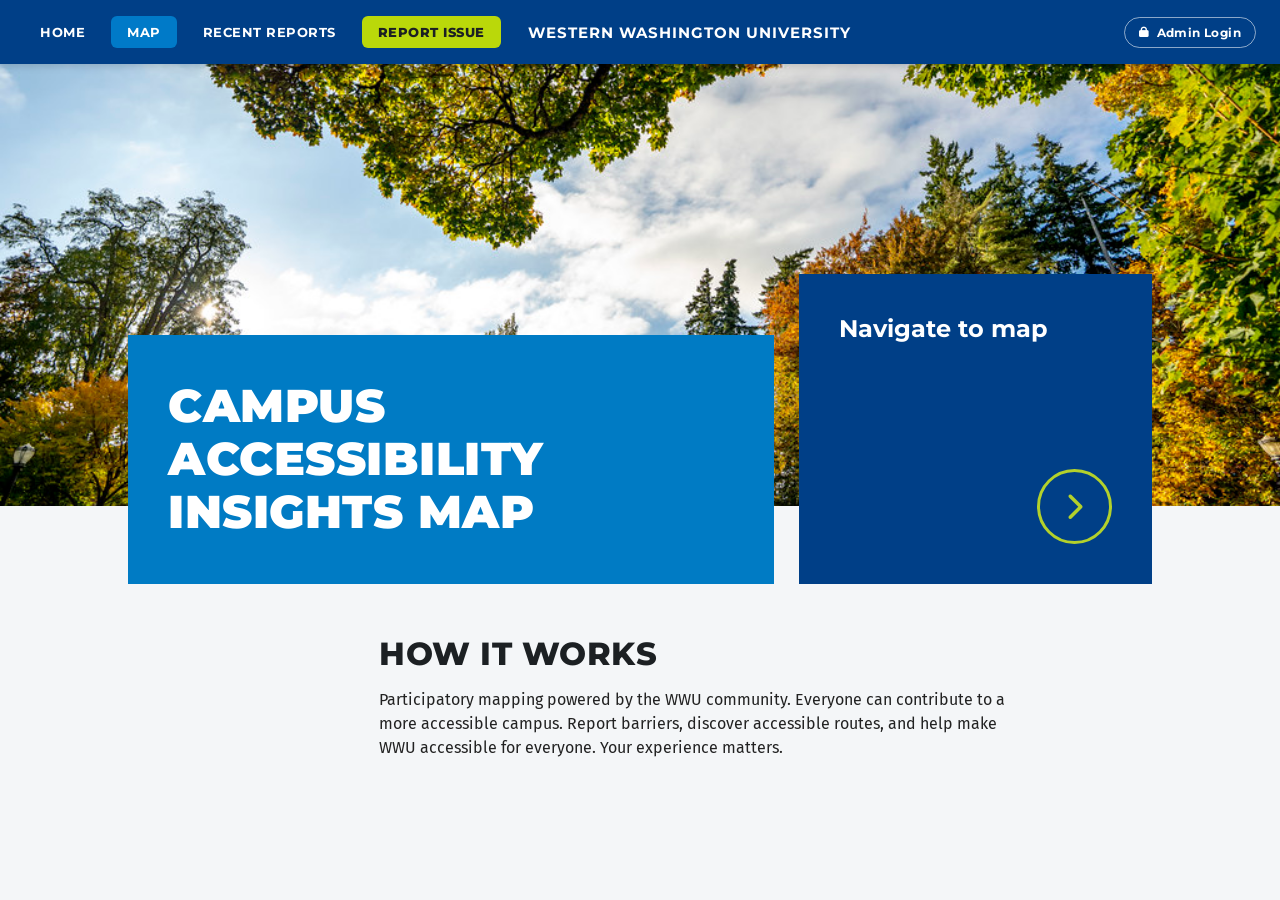
==== User/index.html @ 1d2f1cf1 "Initial commit" ====
<!DOCTYPE html>
<html lang="en">
<head>
    <meta charset="UTF-8">
    <meta name="viewport" content="width=device-width, initial-scale=1.0">
    <title>Campus Accessibility Insights Map</title>

    <link rel="preconnect" href="https://fonts.googleapis.com">
<link rel="preconnect" href="https://fonts.gstatic.com" crossorigin>
<link href="https://fonts.googleapis.com/css2?family=Montserrat:ital,wght@0,100..900;1,100..900&display=swap" rel="stylesheet">
    <link rel="stylesheet" href="index.css">
    <link rel="stylesheet" href="https://cdnjs.cloudflare.com/ajax/libs/font-awesome/6.4.0/css/all.min.css">
<link rel="preconnect" href="https://fonts.googleapis.com">
    <link rel="preconnect" href="https://fonts.gstatic.com" crossorigin>
    <link href="https://fonts.googleapis.com/css2?family=Fira+Sans:wght@400;500;600&family=Montserrat:wght@600;700;800&display=swap" rel="stylesheet">

</head>
<body>

    <a href="#main-content" class="skip-link">Skip to main content</a>

    <header class="navbar">
        <nav class="nav-left" aria-label="Primary">
            <a href="index.html" class="nav-btn">Home</a>
            <a href="map.html" class="nav-btn active" aria-current="page">Map</a>
            <a href="reports.html" class="nav-btn">Recent Reports</a>
            <a href="make_report.html" class="nav-btn" id="report-issue-nav-btn">Report Issue</a>
            
        </nav>
        
        <div class="nav-center">
            WESTERN WASHINGTON UNIVERSITY
        </div>
        
        <div class="nav-right">
            <a href="../Admin/admin.html" class="nav-btn-admin"><i class="fa-solid fa-lock"></i> Admin Login</a>
        </div>
    </header>

    <main class="hero-container" id="main-content">
        <div class="hero-bg" role="img" aria-label="Aerial view of the WWU campus"></div>

        <div class="hero-overlay-grid">
            <div class="block-title">
                <h1>CAMPUS<br>ACCESSIBILITY<br>INSIGHTS MAP</h1>
            </div>
            <a href="map.html" class="block-navigate">
                <span class="block-navigate-label">Navigate to map</span>
                <div class="arrow-circle" aria-hidden="true">
                    <i class="fa-solid fa-chevron-right"></i>
                </div>
            </a>
        </div>
    </main>

    <section class="info-section">
        <h2>HOW IT WORKS</h2>
        <p>Participatory mapping powered by the WWU community. Everyone can contribute to a more accessible campus. Report barriers, discover accessible routes, and help make WWU accessible for everyone. Your experience matters.</p>
    </section>

</body>
</html>
---- User/index.css ----
/* --- Base Resets & Fonts --- */
:root {
    /* Primary Color Palette */
    --dark-blue: #003F87;   /* ~20% Header, Navigation & Major Accents */
    --blue: #007AC8;        /* ~20% Secondary UI, Active States & Buttons */
    --white: #FFFFFF;       /* ~50% Main Backgrounds, Card Shells */

    /* Accent Colors (~10%) */
    --light-green: #BAD80A; /* Dominant Accent / Highlights */
    --dark-green: #006B3F;  /* Success States / Low Severity */
    --yellow: #FFC61E;      /* Medium Severity / Warnings */
    --red: #CC2D30;         /* Critical Severity / Errors */
    
    /* Neutrals */
    --black: #1C2023;       /* Primary Typography */
    --gray: #52606D;        /* Subtitles, Borders & Icons */
    --gray-light: #F4F6F8;  /* Sidebar & Background Panels */
    --gray-border: #E1E6EB; /* Subtle Card Divider Borders */

    /* Typography Stack */
    --font-heading: 'Montserrat', -apple-system, BlinkMacSystemFont, "Segoe UI", sans-serif;
    --font-body: 'Fira Sans', -apple-system, BlinkMacSystemFont, "Segoe UI", sans-serif;
}

/* ==========================================================================
   Accessibility base layer
   ========================================================================== */

/* Visually hides content while keeping it available to screen readers */
.sr-only {
    position: absolute;
    width: 1px;
    height: 1px;
    padding: 0;
    margin: -1px;
    overflow: hidden;
    clip: rect(0, 0, 0, 0);
    white-space: nowrap;
    border: 0;
}

/* Lets keyboard users jump past the nav straight to page content */
.skip-link {
    position: absolute;
    left: 12px;
    top: -60px;
    background-color: var(--dark-blue);
    color: var(--white);
    padding: 10px 18px;
    border-radius: 6px;
    font-family: var(--font-heading);
    font-weight: 700;
    font-size: 14px;
    text-decoration: none;
    z-index: 3000;
    transition: top 0.15s ease;
}

.skip-link:focus {
    top: 12px;
}

/* A visible, high-contrast focus ring for every interactive element, so
   keyboard navigation is always trackable regardless of the element's own
   :hover/:focus styling */
:focus-visible {
    outline: 3px solid var(--blue);
    outline-offset: 2px;
}

@media (prefers-reduced-motion: reduce) {
    *, *::before, *::after {
        animation-duration: 0.01ms !important;
        animation-iteration-count: 1 !important;
        transition-duration: 0.01ms !important;
        scroll-behavior: auto !important;
    }
}

/* Base Reset */
* {
    box-sizing: border-box;
    margin: 0;
    padding: 0;
}

body {
    font-family: var(--font-body);
    color: var(--black);
    background-color: var(--gray-light);
    height: 100vh;
    display: flex;
    flex-direction: column;
    overflow: hidden;
    -webkit-font-smoothing: antialiased;
}

/* Headings Typography */
h1, h2, h3, h4, h5, h6 {
    font-family: var(--font-heading);
    letter-spacing: -0.01em;
}

/* ==========================================================================
    NAVBAR STYLES
   ========================================================================== */
.navbar {
    background-color: var(--dark-blue); /* #003F87 */
    color: var(--white);
    height: 64px;
    padding: 0 24px;
    display: flex;
    align-items: center;
    justify-content: space-between; /* Equal 3-part layout */
    box-shadow: 0 2px 8px rgba(0, 0, 0, 0.15);
    z-index: 1000;
    position: relative;
    width: 100%;
}

/* Left Group (Buttons) */
.nav-left {
    display: flex;
    align-items: center;
    gap: 10px;
    flex: 1; /* Takes equal space on left */
    justify-content: flex-start;
}

.nav-btn {
    font-family: var(--font-heading); /* Montserrat */
    color: var(--white);
    text-decoration: none;
    background: transparent;
    border: none;
    padding: 8px 16px;
    border-radius: 6px;
    font-size: 13px;
    font-weight: 700;
    text-transform: uppercase;
    letter-spacing: 0.5px;
    cursor: pointer;
    white-space: nowrap;
    display: inline-flex;
    align-items: center;
    gap: 6px;
    transition: background-color 0.2s ease, transform 0.1s ease;
}

.nav-btn:hover {
    background-color: rgba(255, 255, 255, 0.15);
}

.nav-btn.active {
    background-color: var(--blue); /* #007AC8 */
    color: var(--white);
}

/* Standout Action Button (Light Green Accent) */
#report-issue-nav-btn,
.nav-btn.btn-accent {
    background-color: var(--light-green); /* #BAD80A */
    color: var(--black); /* #1C2023 for high contrast accessibility */
    font-weight: 800;
}

#report-issue-nav-btn:hover,
.nav-btn.btn-accent:hover {
    background-color: #a4be07;
    transform: translateY(-1px);
}

/* Admin Login — deliberately distinct from both regular nav links and the
   emphasized Report Issue button, so it reads as a separate kind of action
   (signing into a restricted area) rather than another page in the nav */
.nav-btn-admin {
    font-family: var(--font-heading);
    color: var(--white);
    text-decoration: none;
    background-color: transparent;
    border: 1.5px solid rgba(255, 255, 255, 0.55);
    padding: 7px 14px;
    border-radius: 20px;
    font-size: 12px;
    font-weight: 700;
    letter-spacing: 0.4px;
    display: inline-flex;
    align-items: center;
    gap: 7px;
    white-space: nowrap;
    transition: background-color 0.2s ease, border-color 0.2s ease;
}

.nav-btn-admin:hover {
    background-color: rgba(255, 255, 255, 0.12);
    border-color: var(--white);
}

.nav-btn-admin i {
    font-size: 11px;
}

/* Center Group (Title) */
.nav-center {
    font-family: var(--font-heading); /* Montserrat */
    font-size: 15px;
    font-weight: 700;
    letter-spacing: 1px;
    color: var(--white);
    text-transform: uppercase;
    text-align: center;
    white-space: nowrap;
    flex: 1; /* Takes equal space in center */
}

/* Right Group (Logo) */
.nav-right {
    display: flex;
    align-items: center;
    justify-content: flex-end;
    flex: 1; /* Takes equal space on right */
}

.school-logo {
    height: 50px;
    width: auto;
    object-fit: contain;
}

/* Mobile Responsiveness for Header */
@media (max-width: 768px) {
    .navbar {
        padding: 0 12px;
        height: 56px;
    }

    .nav-center {
        display: none; /* Hide title on smaller screens to prevent overlap */
    }

    .nav-btn {
        padding: 6px 10px;
        font-size: 11px;
    }

    .nav-btn-admin {
        padding: 6px 10px;
        font-size: 11px;
    }

    .nav-btn-admin span {
        display: none; /* keep just the lock icon on very tight widths */
    }
}

/* --- Hero Section with Background --- */
.hero-container {
    position: relative;
    width: 100%;
    height: 520px; 
    overflow: hidden;
}

.hero-bg {
    width: 100%;
    height: 85%;
    background-image: url('photos/campus-2.jpg');
    background-size: cover;
    background-position: center;
}

.hero-overlay-grid {
    position: absolute;
    bottom: 0;
    left: 10%;
    right: 10%;
    display: grid;
    grid-template-columns: 5.5fr 3fr;
    gap: 25px;
    align-items: end;
}

/* Light Blue Title Block */
.block-title {
    background-color: #007bc4;
    color: white;
    padding: 45px 40px;
    text-transform: uppercase;
}

.block-title h1 {
    font-size: 46px;
    font-weight: 900;
    line-height: 1.15;
    letter-spacing: 0.5px;
}

/* Dark Blue Navigation Action Block */
.block-navigate {
    background-color: #003f87;
    color: white;
    padding: 40px;
    text-decoration: none;
    display: flex;
    flex-direction: column;
    justify-content: space-between;
    height: 310px;
    transition: background-color 0.2s ease;
}

.block-navigate:hover {
    background-color: #002e63;
}

.block-navigate-label {
    display: block;
    font-family: var(--font-heading);
    font-size: 24px;
    font-weight: 700;
}

/* The round neon arrow button */
.arrow-circle {
    width: 75px;
    height: 75px;
    border: 3px solid #b3d12b;
    border-radius: 50%;
    display: flex;
    justify-content: center;
    align-items: center;
    align-self: flex-end;
}

.arrow-circle i {
    color: #b3d12b;
    font-size: 28px;
}

@media (max-width: 768px) {
    .hero-container {
        height: auto;
    }

    .hero-bg {
        height: 260px;
    }

    .hero-overlay-grid {
        position: static;
        left: 0;
        right: 0;
        grid-template-columns: 1fr;
        gap: 0;
    }

    .block-title {
        padding: 28px 24px;
    }

    .block-title h1 {
        font-size: 30px;
    }

    .block-navigate {
        height: auto;
        padding: 24px;
        flex-direction: row;
        align-items: center;
        justify-content: space-between;
    }

    .arrow-circle {
        width: 50px;
        height: 50px;
        flex-shrink: 0;
    }

    .arrow-circle i {
        font-size: 20px;
    }
}

/* --- Bottom Info Section --- */
.info-section {
    max-width: 80%;
    margin: 50px auto 80px auto;
    padding-left: 10%;
}

.info-section h2 {
    font-size: 32px;
    font-weight: 800;
    margin-bottom: 15px;
    letter-spacing: 0.5px;
}

.info-section p {
    font-size: 16px;
    line-height: 1.5;
    color: #222222;
    max-width: 650px;
}
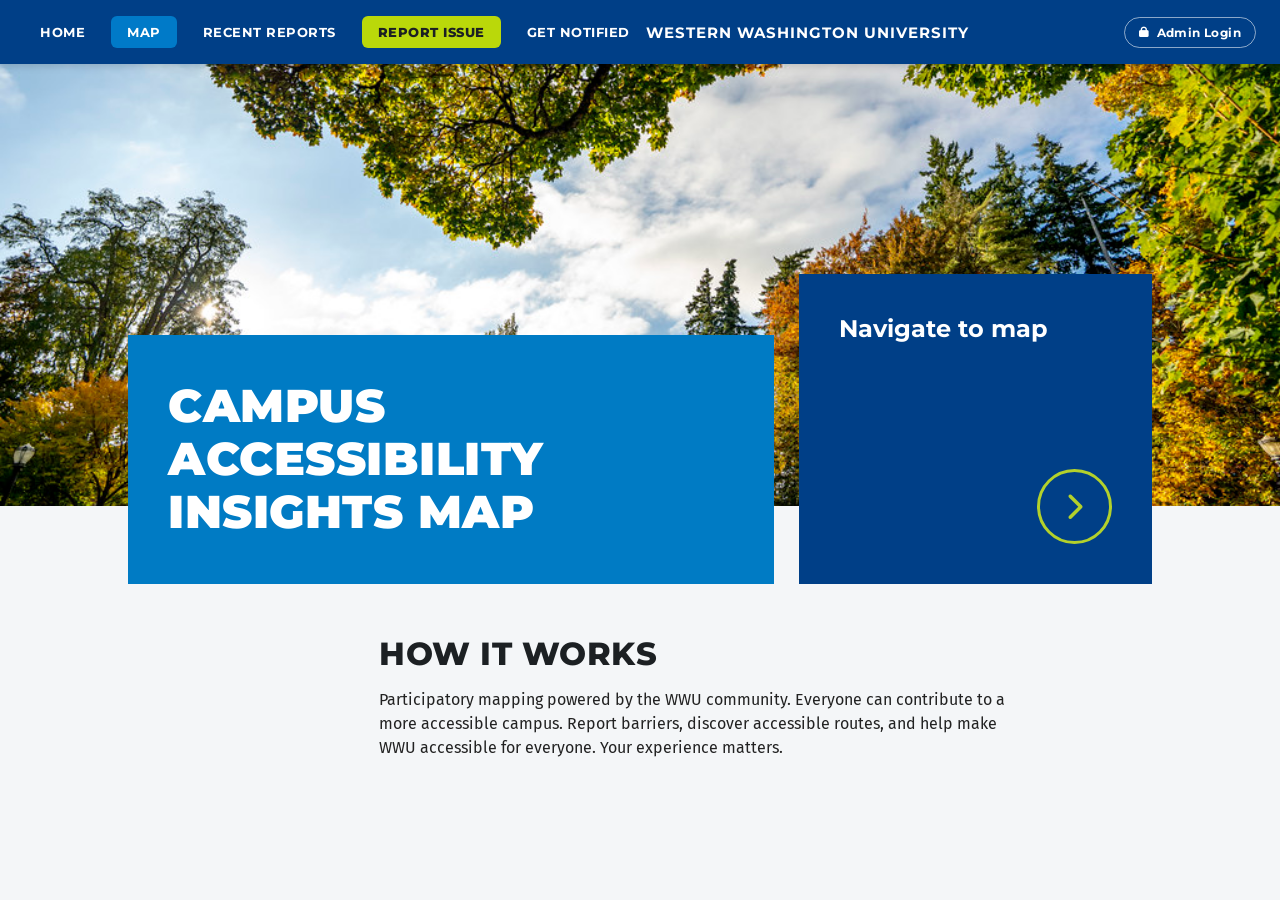
==== commit 2fa5b473: "Update files and add subscribe/unsubscribe pages" ====
--- a/User/index.html
+++ b/User/index.html
@@ -25,6 +25,7 @@
             <a href="map.html" class="nav-btn active" aria-current="page">Map</a>
             <a href="reports.html" class="nav-btn">Recent Reports</a>
             <a href="make_report.html" class="nav-btn" id="report-issue-nav-btn">Report Issue</a>
+            <a href="subscribe.html" class="nav-btn">Get Notified</a>
             
         </nav>
         
